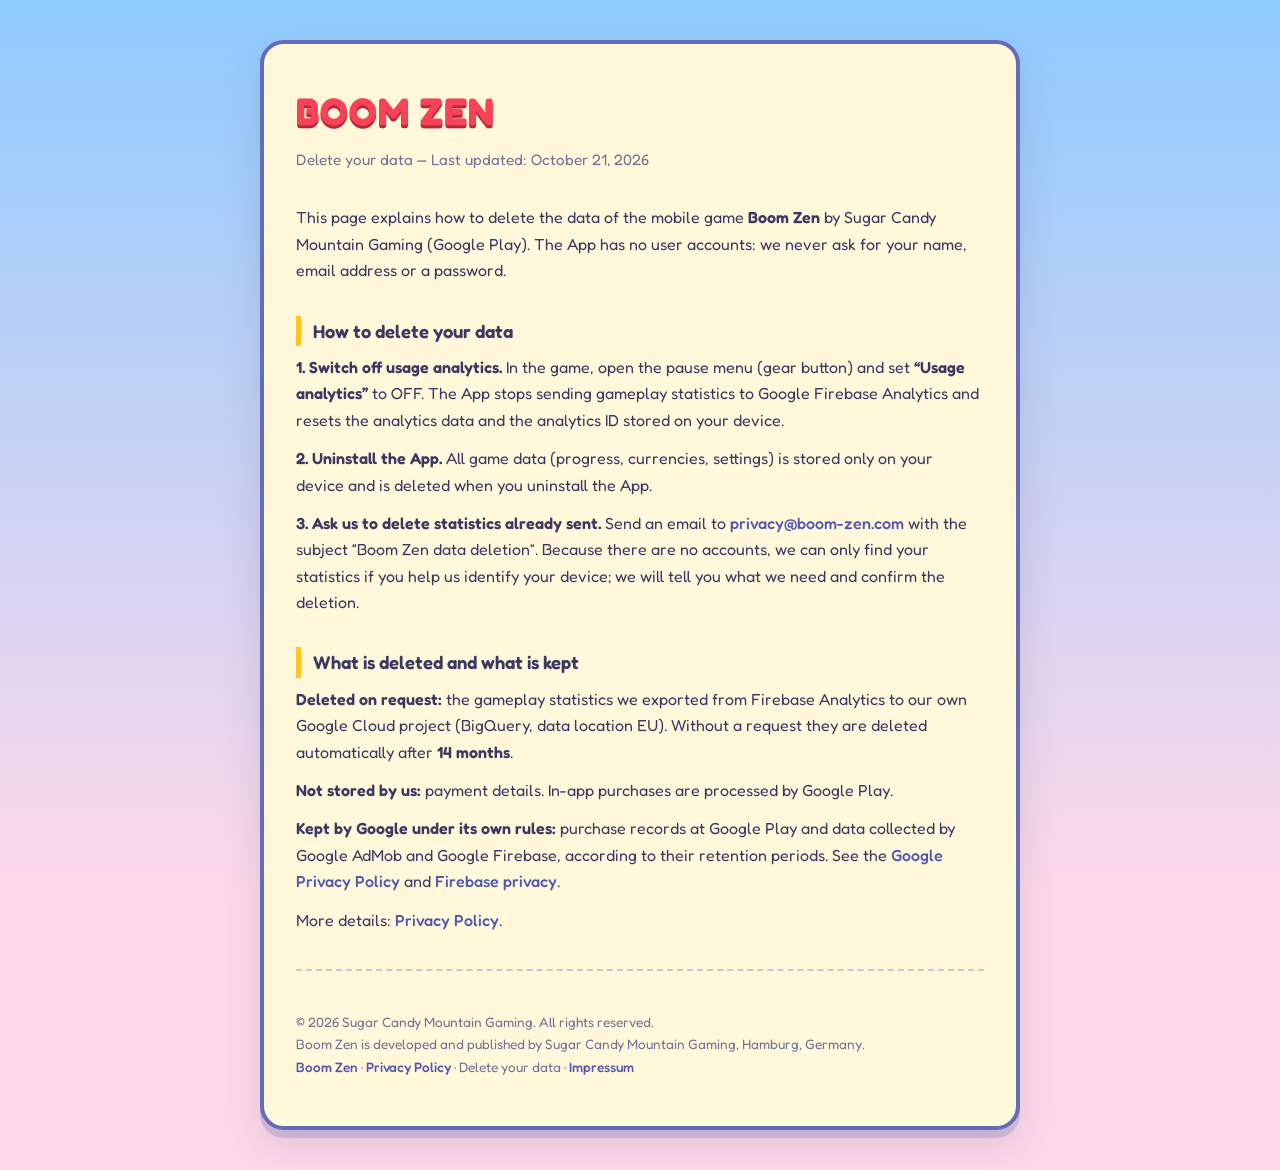
==== delete-data.html @ e3a18384 "add delete-data page for Google Play data safety Co-Authored-By: Claude Opus 5.5 <noreply@anthropic." ====
<!DOCTYPE html>
<html lang="en">
<head>
  <meta charset="UTF-8">
  <meta name="viewport" content="width=device-width, initial-scale=1.0">
  <title>Delete Your Data — Boom Zen</title>
  <link rel="stylesheet" href="style.css">
</head>
<body>
<div class="container">

  <h1>BOOM ZEN</h1>
  <p class="subtitle">Delete your data &mdash; Last updated: October 21, 2026</p>

  <p>This page explains how to delete the data of the mobile game <strong>Boom Zen</strong> by Sugar Candy Mountain Gaming (Google Play). The App has no user accounts: we never ask for your name, email address or a password.</p>

  <h2>How to delete your data</h2>
  <p><strong>1. Switch off usage analytics.</strong> In the game, open the pause menu (gear button) and set <strong>&ldquo;Usage analytics&rdquo;</strong> to OFF. The App stops sending gameplay statistics to Google Firebase Analytics and resets the analytics data and the analytics ID stored on your device.</p>
  <p><strong>2. Uninstall the App.</strong> All game data (progress, currencies, settings) is stored only on your device and is deleted when you uninstall the App.</p>
  <p><strong>3. Ask us to delete statistics already sent.</strong> Send an email to <a href="mailto:privacy@boom-zen.com?subject=Boom%20Zen%20data%20deletion">privacy@boom-zen.com</a> with the subject &ldquo;Boom Zen data deletion&rdquo;. Because there are no accounts, we can only find your statistics if you help us identify your device; we will tell you what we need and confirm the deletion.</p>

  <h2>What is deleted and what is kept</h2>
  <p><strong>Deleted on request:</strong> the gameplay statistics we exported from Firebase Analytics to our own Google Cloud project (BigQuery, data location EU). Without a request they are deleted automatically after <strong>14 months</strong>.</p>
  <p><strong>Not stored by us:</strong> payment details. In-app purchases are processed by Google Play.</p>
  <p><strong>Kept by Google under its own rules:</strong> purchase records at Google Play and data collected by Google AdMob and Google Firebase, according to their retention periods. See the <a href="https://policies.google.com/privacy" target="_blank">Google Privacy Policy</a> and <a href="https://firebase.google.com/support/privacy" target="_blank">Firebase privacy</a>.</p>

  <p>More details: <a href="privacy-policy.html">Privacy Policy</a>.</p>

  <hr class="divider">

  <p class="footer">&copy; 2026 Sugar Candy Mountain Gaming. All rights reserved.<br>
  Boom Zen is developed and published by Sugar Candy Mountain Gaming, Hamburg, Germany.<br>
  <a href="index.html">Boom Zen</a> &middot; <a href="privacy-policy.html">Privacy Policy</a> &middot; Delete your data &middot; <a href="impressum.html">Impressum</a></p>

</div>
</body>
</html>
---- style.css ----
/* Boom Zen — candy look (colours from the game's Candy palette, style.gd).
   Fredoka is self-hosted (fonts/, SIL OFL) so no request goes to Google Fonts. */

@font-face {
  font-family: 'Fredoka';
  src: url('fonts/Fredoka.ttf') format('truetype');
  font-weight: 300 700;
  font-display: swap;
}

:root {
  --sky-top: #8fcbff;
  --sky-bottom: #ffd9ea;
  --cream: #fff8db;
  --border: #666bb8;      /* periwinkle */
  --ink: #3d3861;         /* soft dark indigo */
  --ink-dim: #757094;
  --red: #f74257;         /* candy red */
  --red-dark: #b8283c;
  --yellow: #ffc71f;
  --link: #5157b0;
}

* { margin: 0; padding: 0; box-sizing: border-box; }

body {
  font-family: 'Fredoka', -apple-system, BlinkMacSystemFont, 'Segoe UI', Roboto, sans-serif;
  font-weight: 400;
  background: linear-gradient(180deg, var(--sky-top) 0%, var(--sky-bottom) 100%) fixed;
  background-color: var(--sky-bottom);
  color: var(--ink);
  line-height: 1.65;
  padding: 40px 16px;
  min-height: 100vh;
}

.container {
  max-width: 760px;
  margin: 0 auto;
  background: var(--cream);
  border: 4px solid var(--border);
  border-radius: 24px;
  padding: 36px 32px;
  box-shadow: 0 8px 0 rgba(102, 107, 184, 0.25), 0 18px 40px rgba(61, 56, 97, 0.15);
}

h1 {
  font-size: 2.4rem;
  font-weight: 700;
  color: var(--red);
  letter-spacing: 1px;
  text-shadow: 0 3px 0 var(--red-dark);
  margin-bottom: 4px;
}

.subtitle {
  color: var(--ink-dim);
  font-size: 0.95rem;
  margin-bottom: 32px;
}

h2 {
  font-size: 1.15rem;
  font-weight: 600;
  color: var(--ink);
  margin-top: 32px;
  margin-bottom: 8px;
  border-left: 5px solid var(--yellow);
  padding-left: 12px;
}

p { margin-bottom: 12px; color: var(--ink); }
strong { font-weight: 600; }

a { color: var(--link); font-weight: 500; text-decoration: none; }
a:hover { text-decoration: underline; }

.divider {
  border: none;
  border-top: 2px dashed rgba(102, 107, 184, 0.35);
  margin: 36px 0;
}

.footer {
  color: var(--ink-dim);
  font-size: 0.85rem;
  margin-top: 40px;
}

@media (max-width: 480px) {
  body { padding: 20px 12px; }
  .container { padding: 24px 18px; border-radius: 18px; }
  h1 { font-size: 2rem; }
}
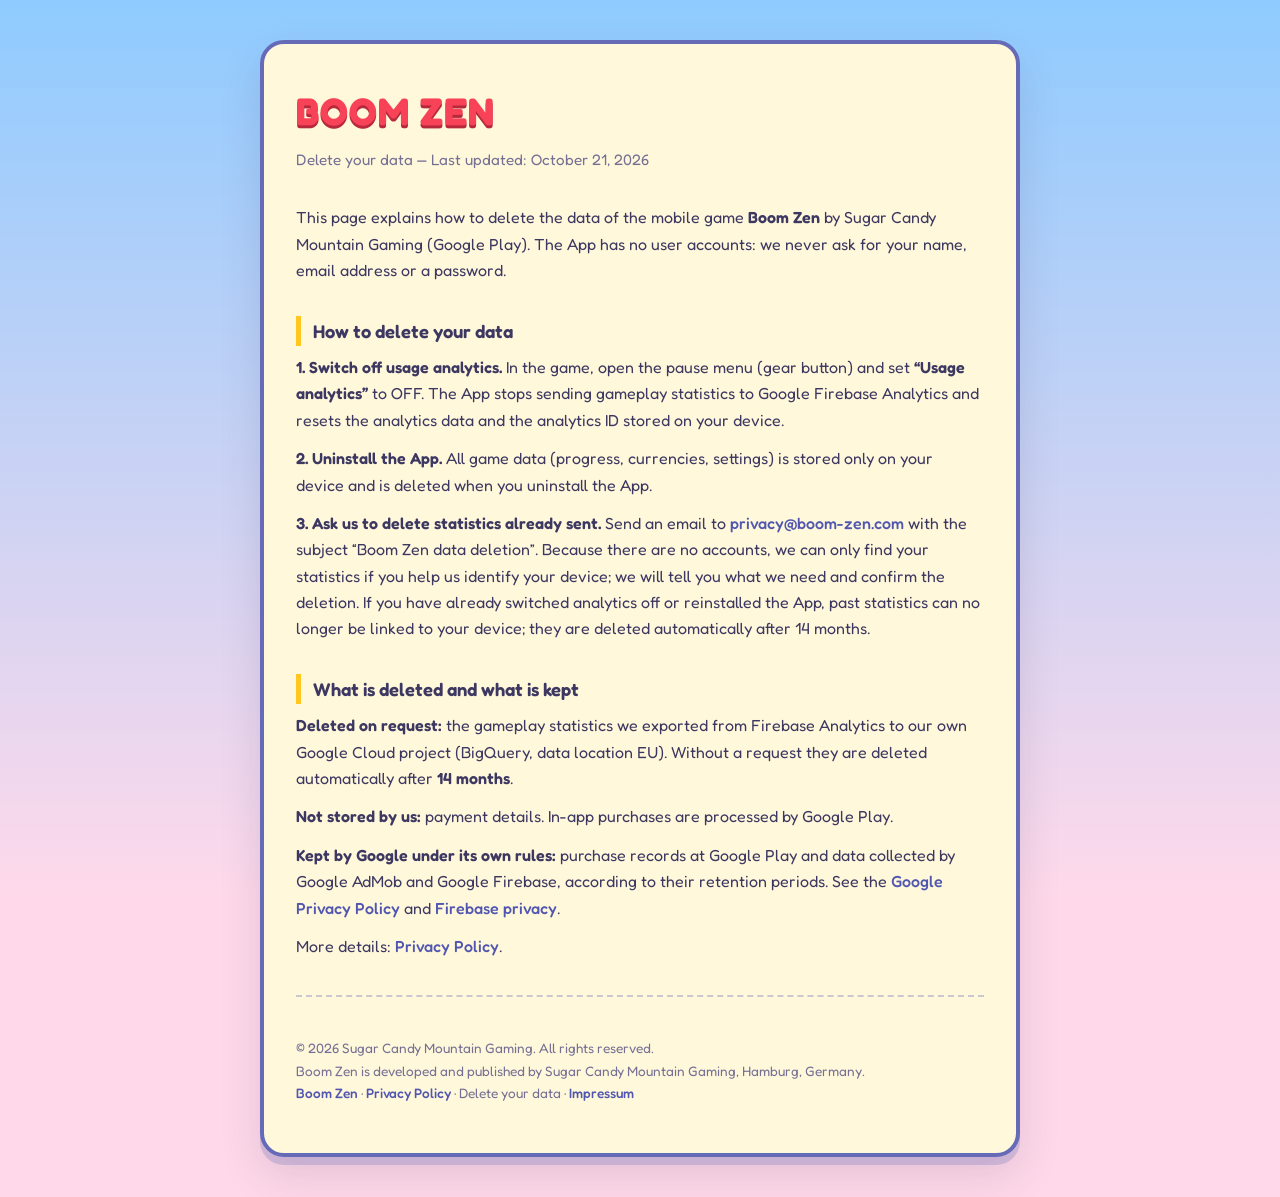
==== commit f3d66a9f: "delete-data: note that statistics can't be linked after opt-out or reinstall Co-Authored-By: Claude " ====
--- a/delete-data.html
+++ b/delete-data.html
@@ -17,7 +17,7 @@
   <h2>How to delete your data</h2>
   <p><strong>1. Switch off usage analytics.</strong> In the game, open the pause menu (gear button) and set <strong>&ldquo;Usage analytics&rdquo;</strong> to OFF. The App stops sending gameplay statistics to Google Firebase Analytics and resets the analytics data and the analytics ID stored on your device.</p>
   <p><strong>2. Uninstall the App.</strong> All game data (progress, currencies, settings) is stored only on your device and is deleted when you uninstall the App.</p>
-  <p><strong>3. Ask us to delete statistics already sent.</strong> Send an email to <a href="mailto:privacy@boom-zen.com?subject=Boom%20Zen%20data%20deletion">privacy@boom-zen.com</a> with the subject &ldquo;Boom Zen data deletion&rdquo;. Because there are no accounts, we can only find your statistics if you help us identify your device; we will tell you what we need and confirm the deletion.</p>
+  <p><strong>3. Ask us to delete statistics already sent.</strong> Send an email to <a href="mailto:privacy@boom-zen.com?subject=Boom%20Zen%20data%20deletion">privacy@boom-zen.com</a> with the subject &ldquo;Boom Zen data deletion&rdquo;. Because there are no accounts, we can only find your statistics if you help us identify your device; we will tell you what we need and confirm the deletion. If you have already switched analytics off or reinstalled the App, past statistics can no longer be linked to your device; they are deleted automatically after 14 months.</p>
 
   <h2>What is deleted and what is kept</h2>
   <p><strong>Deleted on request:</strong> the gameplay statistics we exported from Firebase Analytics to our own Google Cloud project (BigQuery, data location EU). Without a request they are deleted automatically after <strong>14 months</strong>.</p>
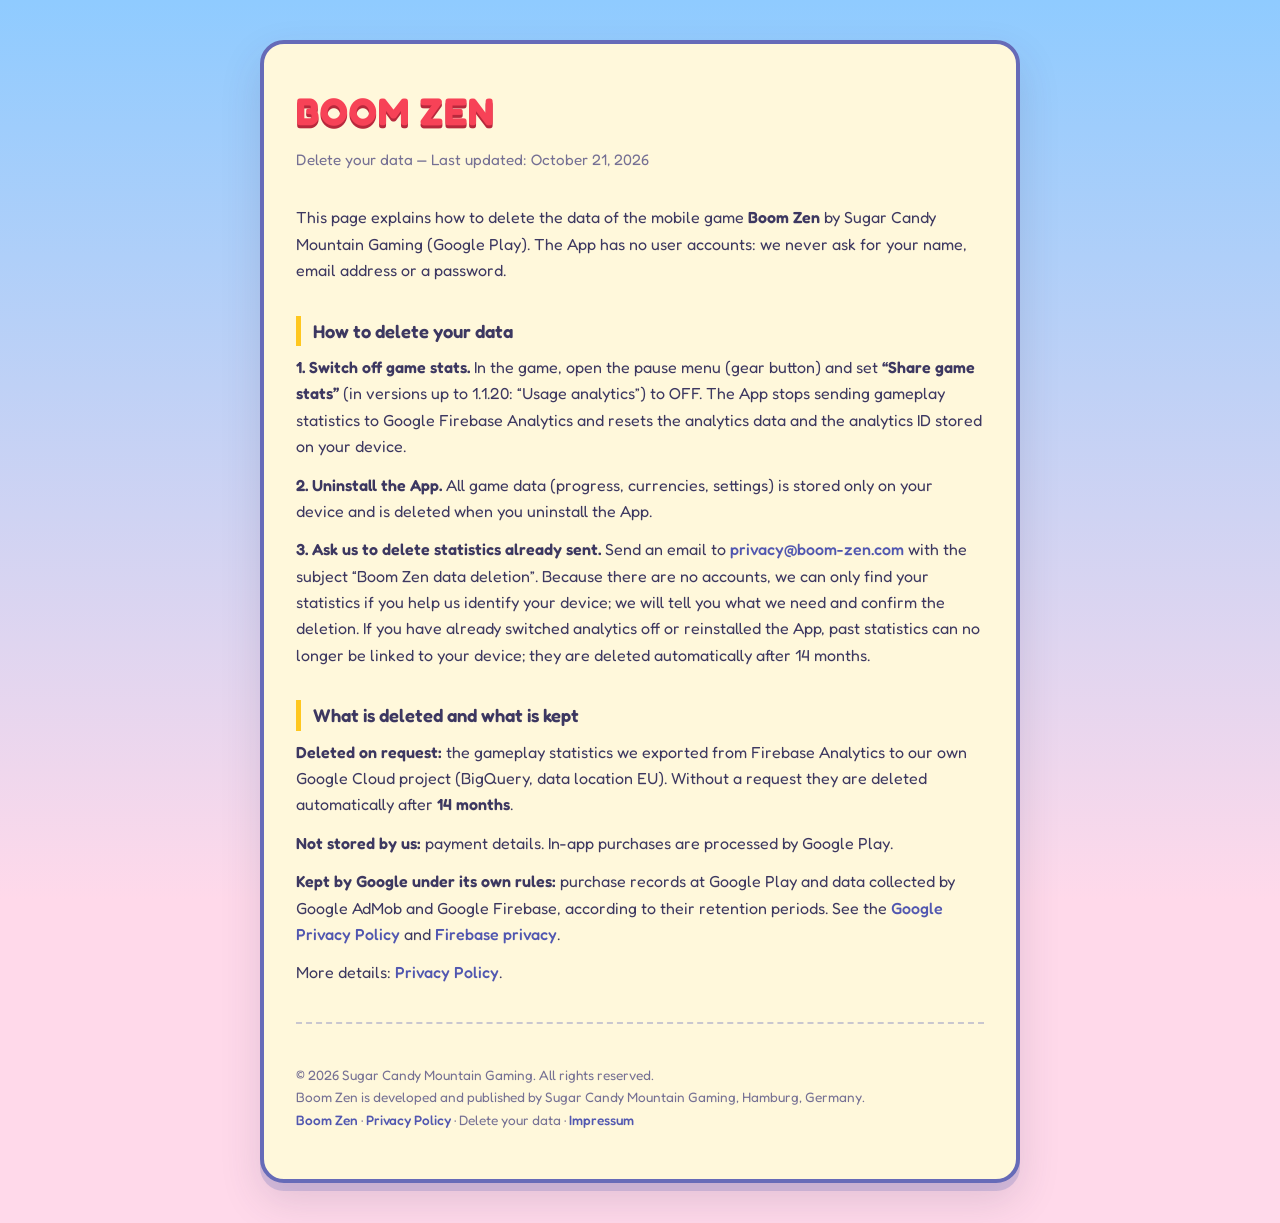
==== commit 46ceeea6: "privacy: analytics switch is now called 'Share game stats' (old name kept for up to 1.1.20) Co-Autho" ====
--- a/delete-data.html
+++ b/delete-data.html
@@ -15,7 +15,7 @@
   <p>This page explains how to delete the data of the mobile game <strong>Boom Zen</strong> by Sugar Candy Mountain Gaming (Google Play). The App has no user accounts: we never ask for your name, email address or a password.</p>
 
   <h2>How to delete your data</h2>
-  <p><strong>1. Switch off usage analytics.</strong> In the game, open the pause menu (gear button) and set <strong>&ldquo;Usage analytics&rdquo;</strong> to OFF. The App stops sending gameplay statistics to Google Firebase Analytics and resets the analytics data and the analytics ID stored on your device.</p>
+  <p><strong>1. Switch off game stats.</strong> In the game, open the pause menu (gear button) and set <strong>&ldquo;Share game stats&rdquo;</strong> (in versions up to 1.1.20: &ldquo;Usage analytics&rdquo;) to OFF. The App stops sending gameplay statistics to Google Firebase Analytics and resets the analytics data and the analytics ID stored on your device.</p>
   <p><strong>2. Uninstall the App.</strong> All game data (progress, currencies, settings) is stored only on your device and is deleted when you uninstall the App.</p>
   <p><strong>3. Ask us to delete statistics already sent.</strong> Send an email to <a href="mailto:privacy@boom-zen.com?subject=Boom%20Zen%20data%20deletion">privacy@boom-zen.com</a> with the subject &ldquo;Boom Zen data deletion&rdquo;. Because there are no accounts, we can only find your statistics if you help us identify your device; we will tell you what we need and confirm the deletion. If you have already switched analytics off or reinstalled the App, past statistics can no longer be linked to your device; they are deleted automatically after 14 months.</p>
 
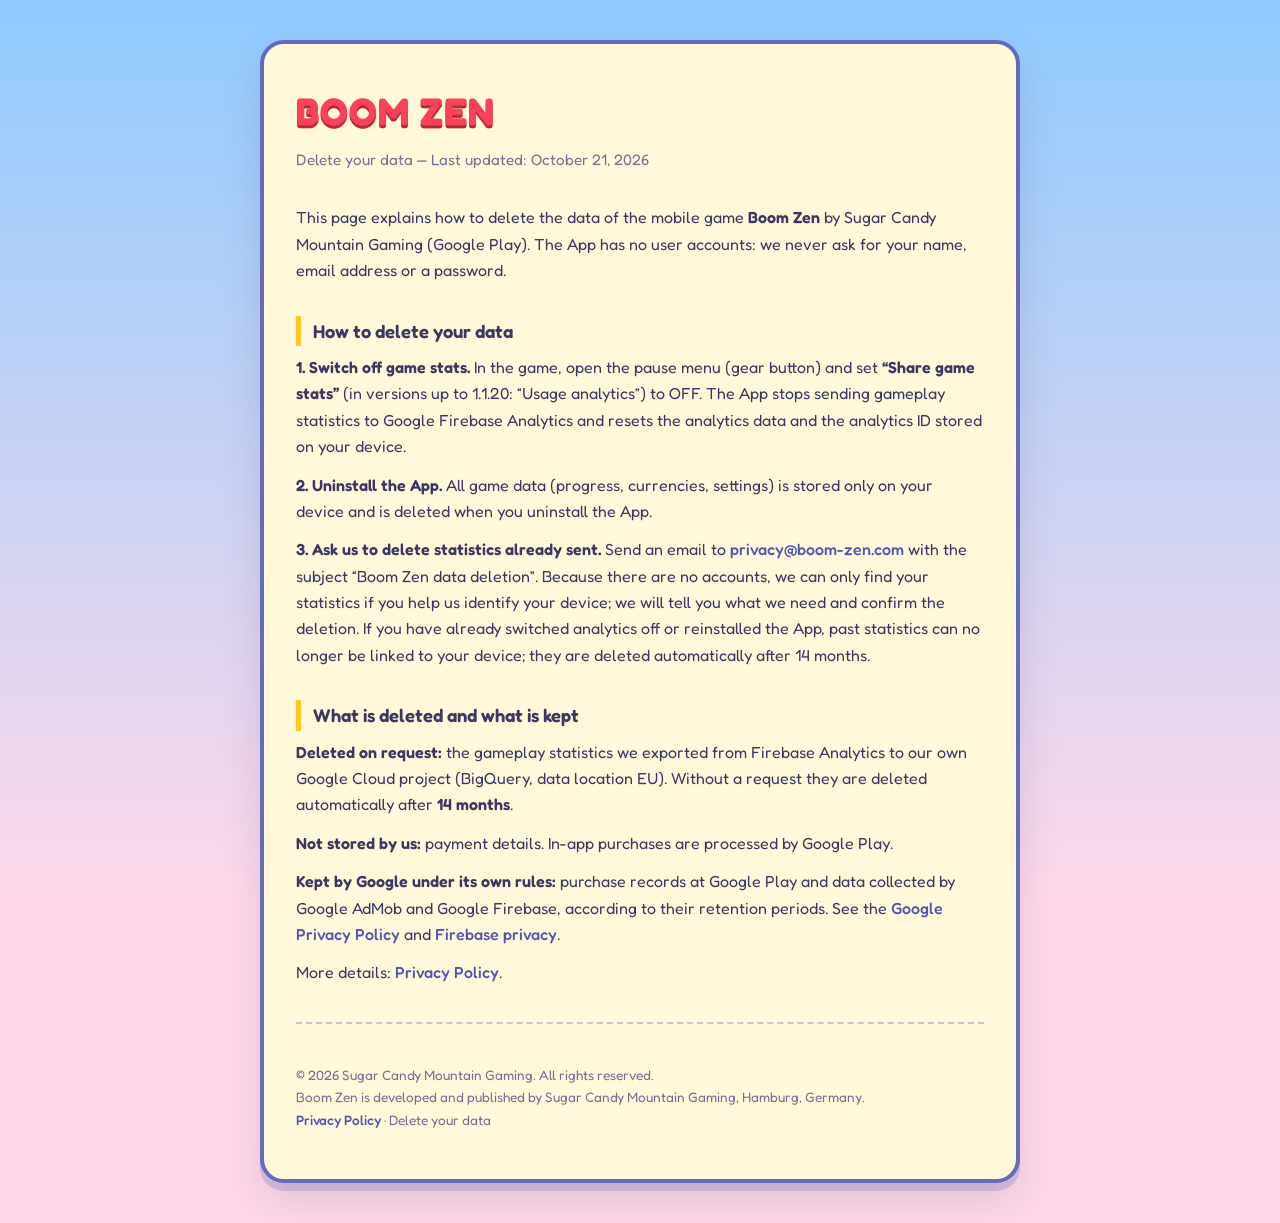
==== commit 24aa6704: "chore: start page under construction, Impressum no longer linked Co-Authored-By: Claude Opus 5.5 <no" ====
--- a/delete-data.html
+++ b/delete-data.html
@@ -3,6 +3,7 @@
 <head>
   <meta charset="UTF-8">
   <meta name="viewport" content="width=device-width, initial-scale=1.0">
+  <meta name="robots" content="noindex, nofollow, noarchive">
   <title>Delete Your Data — Boom Zen</title>
   <link rel="stylesheet" href="style.css">
 </head>
@@ -30,7 +31,7 @@
 
   <p class="footer">&copy; 2026 Sugar Candy Mountain Gaming. All rights reserved.<br>
   Boom Zen is developed and published by Sugar Candy Mountain Gaming, Hamburg, Germany.<br>
-  <a href="index.html">Boom Zen</a> &middot; <a href="privacy-policy.html">Privacy Policy</a> &middot; Delete your data &middot; <a href="impressum.html">Impressum</a></p>
+  <a href="privacy-policy.html">Privacy Policy</a> &middot; Delete your data</p>
 
 </div>
 </body>
